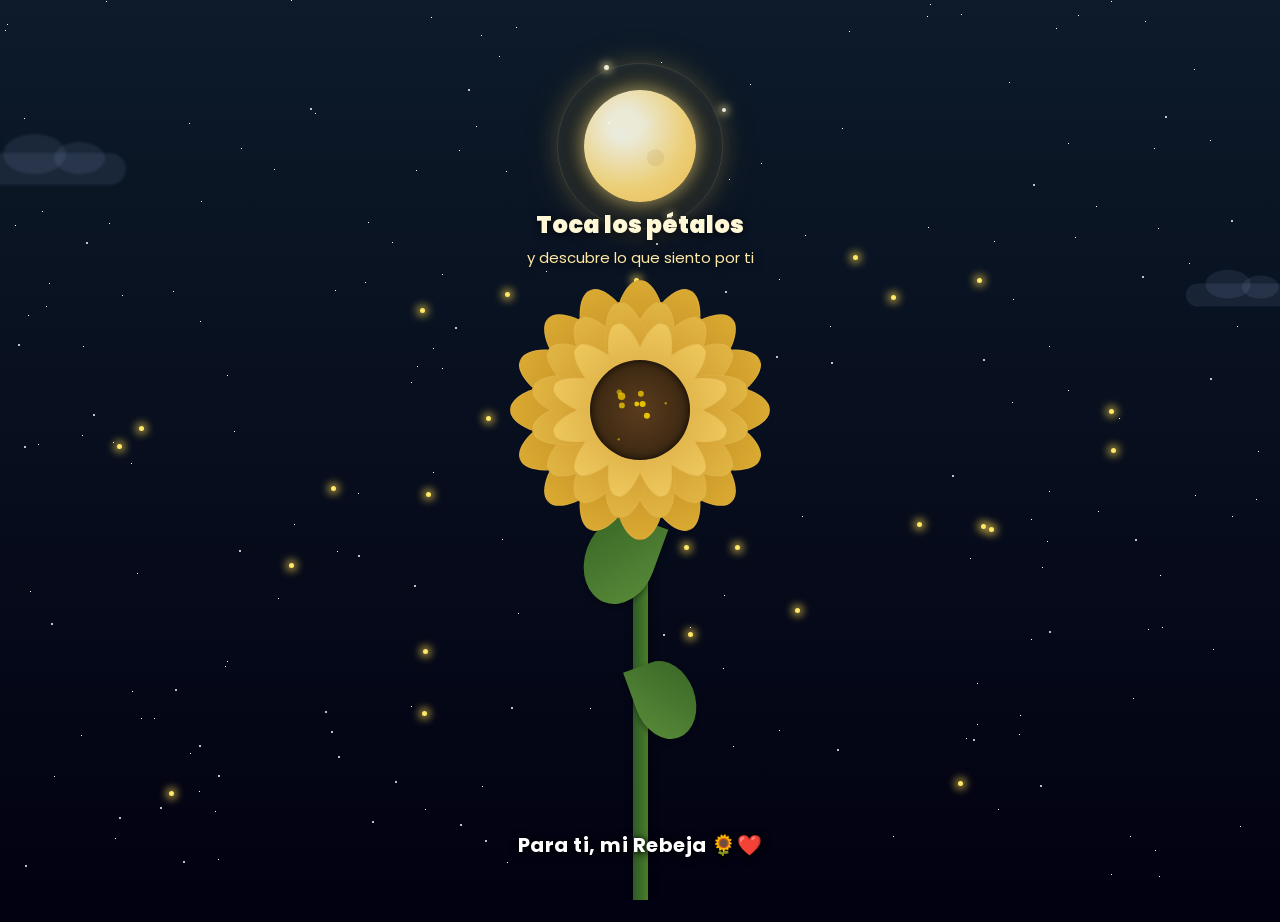
==== docs/index.html @ 8b1b3fd2 "Initial commit" ====
<!DOCTYPE html>
<html lang="es">
<head>
  <meta charset="UTF-8">
  <meta name="viewport" content="width=device-width, initial-scale=1.0">
  <meta name="color-scheme" content="dark">
  <title>🌻 Para mi Sol 🌻</title>
  
  <!-- Favicon -->
  <link rel="icon" type="image/png" href="favicon.png">
  
  <!-- Google Fonts: Poppins (Muy legible y moderna) -->
  <link rel="preconnect" href="https://fonts.googleapis.com">
  <link rel="preconnect" href="https://fonts.gstatic.com" crossorigin>
  <link href="https://fonts.googleapis.com/css2?family=Poppins:wght@400;700;900&display=swap" rel="stylesheet">
  
  <link rel="stylesheet" href="style.css">
</head>
<body class="night-mode">

  <!-- Fondo de estrellas -->
  <div id="stars"></div>
  <div id="stars-big"></div>
  <div class="moon" aria-hidden="true">
    <span class="moon-sparkle sparkle-one"></span>
    <span class="moon-sparkle sparkle-two"></span>
    <span class="moon-sparkle sparkle-three"></span>
  </div>
  <div class="cloud cloud-left" aria-hidden="true"></div>
  <div class="cloud cloud-right" aria-hidden="true"></div>
  <div class="cloud cloud-center" aria-hidden="true"></div>
  <div id="fireflies" aria-hidden="true"></div>

  <!-- Guía inicial para la interacción -->
  <div class="welcome-message">
    <span>Toca los pétalos</span>
    <small>y descubre lo que siento por ti</small>
  </div>

  <!-- Contenedor principal del girasol -->
  <div class="sunflower-container">
    <div class="head">
      <div class="center">
        <canvas id="particle-canvas"></canvas>
      </div>
    </div>
    <div class="stem"></div>
    <div class="leaf leaf-1"></div>
    <div class="leaf leaf-2"></div>
  </div>

  <!-- Dedicatoria -->
  <div class="dedication">Para ti, mi Rebeja 🌻❤️</div>

  <!-- Mensaje final -->
  <div id="final-message">Te amo con todo mi corazón 💖</div>

  <!-- Botón para renacer -->
  <button id="reset-button" class="reset-btn">🌱 Florecer de Nuevo</button>

  <!-- Audio de fondo -->
  <audio id="bg-music" loop hidden>
    <source src="ambiente.mp3" type="audio/mpeg">
    Tu navegador no soporta audio HTML5.
  </audio>

  <script src="script.js"></script>
  
  <script>
    // Activar audio al primer toque/click
    const startAudio = () => {
      const music = document.getElementById('bg-music');
      music.volume = 0.3;
      music.play().catch(() => {});
      document.removeEventListener('click', startAudio);
      document.removeEventListener('touchstart', startAudio);
    };
    
    document.addEventListener('click', startAudio);
    document.addEventListener('touchstart', startAudio);
  </script>

</body>
</html>
---- docs/style.css ----
/* ============================================
   ESTILOS GLOBALES
   ============================================ */
* {
  box-sizing: border-box;
  margin: 0;
  padding: 0;
}
html, body {
  width: 100%;
  height: 100%;
  min-height: 100dvh;
  overflow: hidden;
  background-color: #020111;
}
body {
  display: flex;
  justify-content: center;
  align-items: flex-end; /* Alinea al fondo */
  background: linear-gradient(to top, #020111 0%, #0d1b2a 100%) !important;
  font-family: 'Poppins', sans-serif;
  position: relative;
  isolation: isolate;
}

/* ============================================
   CAMPO DE ESTRELLAS (generado por JS)
   ============================================ */
#stars {
  position: fixed;
  top: 0;
  left: 0;
  width: 1px;
  height: 1px;
  background: transparent;
  z-index: 1;
  pointer-events: none;
  animation: twinkle 3s infinite alternate;
}
#stars-big {
  position: fixed;
  top: 0;
  left: 0;
  width: 2px;
  height: 2px;
  border-radius: 50%;
  background: transparent;
  z-index: 1;
  pointer-events: none;
  animation: twinkle 4s infinite alternate-reverse;
}
.moon {
  position: fixed;
  top: clamp(54px, 10vh, 100px);
  left: 50%;
  width: clamp(76px, 22vw, 112px);
  aspect-ratio: 1;
  transform: translateX(-50%);
  border-radius: 50%;
  background: radial-gradient(circle at 36% 32%, #fffde7 0 15%, #ffe082 58%, #ffca55 100%);
  box-shadow: 0 0 22px rgba(255, 224, 130, 0.72), 0 0 72px rgba(255, 193, 7, 0.3);
  opacity: 0.92;
  z-index: 2;
  pointer-events: none;
  animation: moonGlow 5.5s ease-in-out infinite alternate;
}
.moon::before {
  content: '';
  position: absolute;
  inset: -24%;
  border: 1px solid rgba(255, 232, 154, 0.18);
  border-radius: 50%;
  box-shadow: 0 0 22px rgba(255, 221, 112, 0.2), inset 0 0 18px rgba(255, 244, 188, 0.12);
  animation: moonHalo 5.5s ease-in-out infinite alternate;
}
.moon::after {
  content: '';
  position: absolute;
  inset: 15%;
  border-radius: 50%;
  background: radial-gradient(circle at 25% 35%, rgba(255,255,255,.3) 0 8%, transparent 9%),
              radial-gradient(circle at 70% 65%, rgba(190, 140, 45, .16) 0 11%, transparent 12%),
              radial-gradient(circle at 60% 22%, rgba(255,255,255,.16) 0 5%, transparent 6%);
  opacity: .85;
  animation: moonSurface 7s ease-in-out infinite alternate;
}
@keyframes moonGlow {
  from { opacity: 0.78; transform: translateX(-50%) translateY(1px) scale(0.97) rotate(-1deg); }
  to { opacity: 1; transform: translateX(-50%) translateY(-9px) scale(1.04) rotate(1deg); }
}
@keyframes moonHalo {
  from { opacity: .45; transform: scale(.96); }
  to { opacity: 1; transform: scale(1.04); }
}
@keyframes moonSurface {
  from { opacity: .68; transform: translateX(-2px) rotate(-2deg); }
  to { opacity: .94; transform: translateX(2px) rotate(2deg); }
}
.moon-sparkle {
  position: absolute;
  width: 5px;
  height: 5px;
  border-radius: 50%;
  background: #fffde7;
  box-shadow: 0 0 8px 2px rgba(255, 239, 157, .85);
  animation: sparklePulse 2.4s ease-in-out infinite alternate;
}
.sparkle-one { top: -22%; left: 18%; animation-delay: -.4s; }
.sparkle-two { top: 16%; right: -27%; width: 4px; height: 4px; animation-delay: -1.3s; }
.sparkle-three { bottom: -14%; left: 76%; width: 3px; height: 3px; animation-delay: -.8s; }
@keyframes sparklePulse {
  from { opacity: .25; transform: scale(.65) rotate(0deg); }
  to { opacity: 1; transform: scale(1.35) rotate(45deg); }
}
.cloud {
  position: fixed;
  width: clamp(92px, 26vw, 150px);
  height: clamp(20px, 6vw, 32px);
  border-radius: 999px;
  background: rgba(131, 157, 190, 0.13);
  filter: blur(1px);
  z-index: 2;
  pointer-events: none;
  animation: cloudDrift 16s ease-in-out infinite alternate;
}
.cloud::before,
.cloud::after {
  content: '';
  position: absolute;
  bottom: 35%;
  border-radius: 50%;
  background: inherit;
}
.cloud::before { left: 18%; width: 42%; height: 125%; }
.cloud::after { right: 14%; width: 34%; height: 100%; }
.cloud-left { top: 17%; left: -24px; }
.cloud-right { top: 31%; right: -35px; transform: scale(.72); animation-delay: -7s; }
.cloud-center { top: 42%; left: 42%; transform: scale(.48); opacity: .45; animation-delay: -11s; }
@keyframes cloudDrift {
  from { margin-left: -8px; opacity: .35; }
  to { margin-left: 12px; opacity: .7; }
}
#fireflies {
  position: fixed;
  inset: 0;
  z-index: 3;
  pointer-events: none;
}
.firefly {
  position: absolute;
  width: 5px;
  height: 5px;
  border-radius: 50%;
  background: #ffe76a;
  box-shadow: 0 0 8px 3px rgba(255, 220, 80, .72);
  animation: fireflyFloat var(--fly-duration, 5s) ease-in-out infinite alternate;
  animation-delay: var(--fly-delay, 0s);
}
@keyframes fireflyFloat {
  from { opacity: .2; transform: translate3d(0, 8px, 0) scale(.7); }
  to { opacity: 1; transform: translate3d(var(--fly-x, 10px), -18px, 0) scale(1.2); }
}
@keyframes twinkle {
  from { opacity: 0.3; }
  to { opacity: 0.6; }
}

/* ============================================
   ESTRELLAS FUGACES
   ============================================ */
.shooting-star {
  position: fixed;
  top: -10px;
  width: 2px;
  height: 60px;
  background: linear-gradient(to bottom, white, transparent);
  z-index: 2;
  border-radius: 50%;
  animation: shootDown 1.1s linear forwards;
  pointer-events: none;
}
@keyframes shootDown {
  0%   { transform: translateY(0) translateX(0) rotate(20deg); opacity: 1; }
  100% { transform: translateY(100vh) translateX(120px) rotate(20deg); opacity: 0; }
}

/* ============================================
   GIRASOL ANCLADO ABAJO
   ============================================ */
.sunflower-container {
  position: absolute;
  bottom: -20px; /* Un poco metido abajo para que no flote */
  left: 50%;
  transform: translateX(-50%);
  display: flex;
  flex-direction: column;
  align-items: center;
  z-index: 5;
  animation: sway 8s ease-in-out infinite;
  transform-origin: bottom center;
}
@keyframes sway {
  0%, 100% { transform: translateX(-50%) rotate(1deg); }
  50% { transform: translateX(-50%) rotate(-1deg); }
}
.stem {
  width: 15px;
  height: 50vh; /* Tallo largo para que siempre llegue al fondo */
  min-height: 300px;
  background: linear-gradient(to right, #2d5a27, #4a7d29);
  border-radius: 10px 10px 0 0;
  box-shadow: 2px 0 10px rgba(0,0,0,0.5);
}
.leaf {
  position: absolute;
  background: linear-gradient(to bottom right, #386626, #5a8c39);
  border-radius: 50% 0 50% 50%;
  box-shadow: 2px 2px 5px rgba(0,0,0,0.3);
}
.leaf.leaf-1 {
  width: 70px;
  height: 90px;
  bottom: 35vh;
  left: 55px;
  transform: rotate(20deg);
}
.leaf.leaf-2 {
  width: 60px;
  height: 80px;
  bottom: 20vh;
  right: 55px;
  transform: rotate(-20deg) scaleX(-1);
}
.head {
  width: 220px;
  height: 220px;
  position: relative;
  margin-bottom: -50px; /* Conecta con el tallo */
  z-index: 10;
}
.center {
  width: 100px;
  height: 100px;
  background: radial-gradient(circle, #5a3c1d 0%, #30200e 100%);
  border-radius: 50%;
  position: absolute;
  top: 50%;
  left: 50%;
  transform: translate(-50%, -50%);
  z-index: 20;
  box-shadow: inset 0 0 8px rgba(0, 0, 0, 0.82);
}

/* ============================================
   PÉTALOS
   ============================================ */
.petal {
  position: absolute;
  left: 50%;
  top: 50%;
  transform-origin: bottom center;
  border: 1px solid rgba(227, 183, 80, 0.45);
}
.petal-back {
  width: 55px;
  height: 130px;
  background: linear-gradient(to bottom, #d9aa32, #b87918);
  z-index: 11;
  border-radius: 50% 50% 0 0;
}
.petal-middle {
  width: 45px;
  height: 110px;
  background: linear-gradient(to bottom, #e0b543, #c58a20);
  z-index: 12;
  border-radius: 50% 50% 0 0;
}
.petal-front {
  width: 35px;
  height: 90px;
  background: linear-gradient(to bottom, #edc75c, #d5a33b);
  z-index: 13;
  border-radius: 50% 50% 0 0;
}
.petal.clickable {
  cursor: pointer;
  touch-action: manipulation;
}
.petal.falling {
  animation: fallAndFade 2s ease-in forwards;
  pointer-events: none;
}
@keyframes fallAndFade {
  to {
    transform: translateY(100vh) rotate(180deg);
    opacity: 0;
  }
}

/* ============================================
   TEXTOS Y DEDICATORIA (LEGIBILIDAD MÁXIMA)
   ============================================ */
.dedication {
  position: fixed;
  bottom: 40px;
  left: 0;
  width: 100%;
  text-align: center;
  font-family: 'Poppins', sans-serif;
  font-size: 20px;
  font-weight: 700;
  color: #ffffff;
  text-shadow: 0 2px 10px rgba(0,0,0,0.9), 0 0 5px rgba(0,0,0,0.8);
  z-index: 30;
  padding: 0 20px;
  letter-spacing: 0.5px;
}
.welcome-message {
  position: fixed;
  top: clamp(172px, 23vh, 230px);
  left: 50%;
  width: min(88vw, 360px);
  transform: translateX(-50%);
  color: #fff8d6;
  text-align: center;
  text-shadow: 0 2px 10px rgba(0,0,0,.8);
  z-index: 30;
  pointer-events: none;
  animation: welcomeBreath 4s ease-in-out infinite;
}
.welcome-message.is-hidden {
  animation: none;
  opacity: 0;
  visibility: hidden;
  transform: translateX(-50%) translateY(-12px);
  transition: opacity 0.45s ease, transform 0.45s ease, visibility 0s linear 0.45s;
  pointer-events: none;
}
.welcome-message span,
.welcome-message small {
  display: block;
}
.welcome-message span {
  font-size: clamp(18px, 5vw, 24px);
  font-weight: 900;
}
.welcome-message small {
  margin-top: 4px;
  font-size: clamp(12px, 3.4vw, 15px);
  font-weight: 400;
  color: #ffe9a6;
}
@keyframes welcomeBreath {
  0%, 100% { opacity: .78; transform: translateX(-50%) translateY(0); }
  50% { opacity: 1; transform: translateX(-50%) translateY(-4px); }
}
.floating-phrase {
  position: absolute;
  font-family: 'Poppins', sans-serif;
  font-size: 18px;
  font-weight: 700;
  color: #ffd54f;
  text-shadow: 2px 2px 5px rgba(0,0,0,1);
  pointer-events: none;
  animation: floatUp 2.5s ease-out forwards;
  z-index: 40;
}
@keyframes floatUp {
  to { transform: translate(-50%, -120px); opacity: 0; }
}
#final-message {
  position: fixed;
  top: 20%;
  left: 0;
  width: 100%;
  text-align: center;
  font-family: 'Poppins', sans-serif;
  font-size: 26px;
  font-weight: 900;
  color: #ff4081;
  text-shadow: 0 0 15px rgba(255,255,255,0.8), 2px 2px 5px rgba(0,0,0,1);
  display: none;
  z-index: 50;
  padding: 0 20px;
}
.reset-btn {
  position: fixed;
  bottom: 100px;
  left: 50%;
  transform: translateX(-50%);
  padding: 12px 24px;
  background: #ff4081;
  color: white;
  border: none;
  border-radius: 30px;
  font-family: 'Poppins', sans-serif;
  font-weight: 700;
  font-size: 14px;
  cursor: pointer;
  display: none;
  z-index: 60;
  box-shadow: 0 5px 15px rgba(0,0,0,0.3);
}

/* ============================================
   AJUSTES PARA MÓVILES
   ============================================ */
@media (max-width: 480px) {
  .sunflower-container {
    bottom: -10px;
    transform: translateX(-50%) scale(0.85);
  }
  .stem {
    height: 45vh;
  }
  .leaf.leaf-1 { bottom: 32vh; left: 45px; }
  .leaf.leaf-2 { bottom: 18vh; right: 45px; }
  .dedication {
    font-size: 18px;
    bottom: calc(24px + env(safe-area-inset-bottom));
  }
  #final-message {
    font-size: 22px;
  }
  .shooting-star {
    height: 45px;
  }
  .welcome-message {
    top: clamp(160px, 22vh, 205px);
  }
  .sunflower-container {
    bottom: calc(-10px - env(safe-area-inset-bottom));
  }
  .reset-btn {
    bottom: calc(86px + env(safe-area-inset-bottom));
  }
}

#particle-canvas {
  position: absolute;
  top: 0;
  left: 0;
  width: 100%;
  height: 100%;
  pointer-events: none;
}
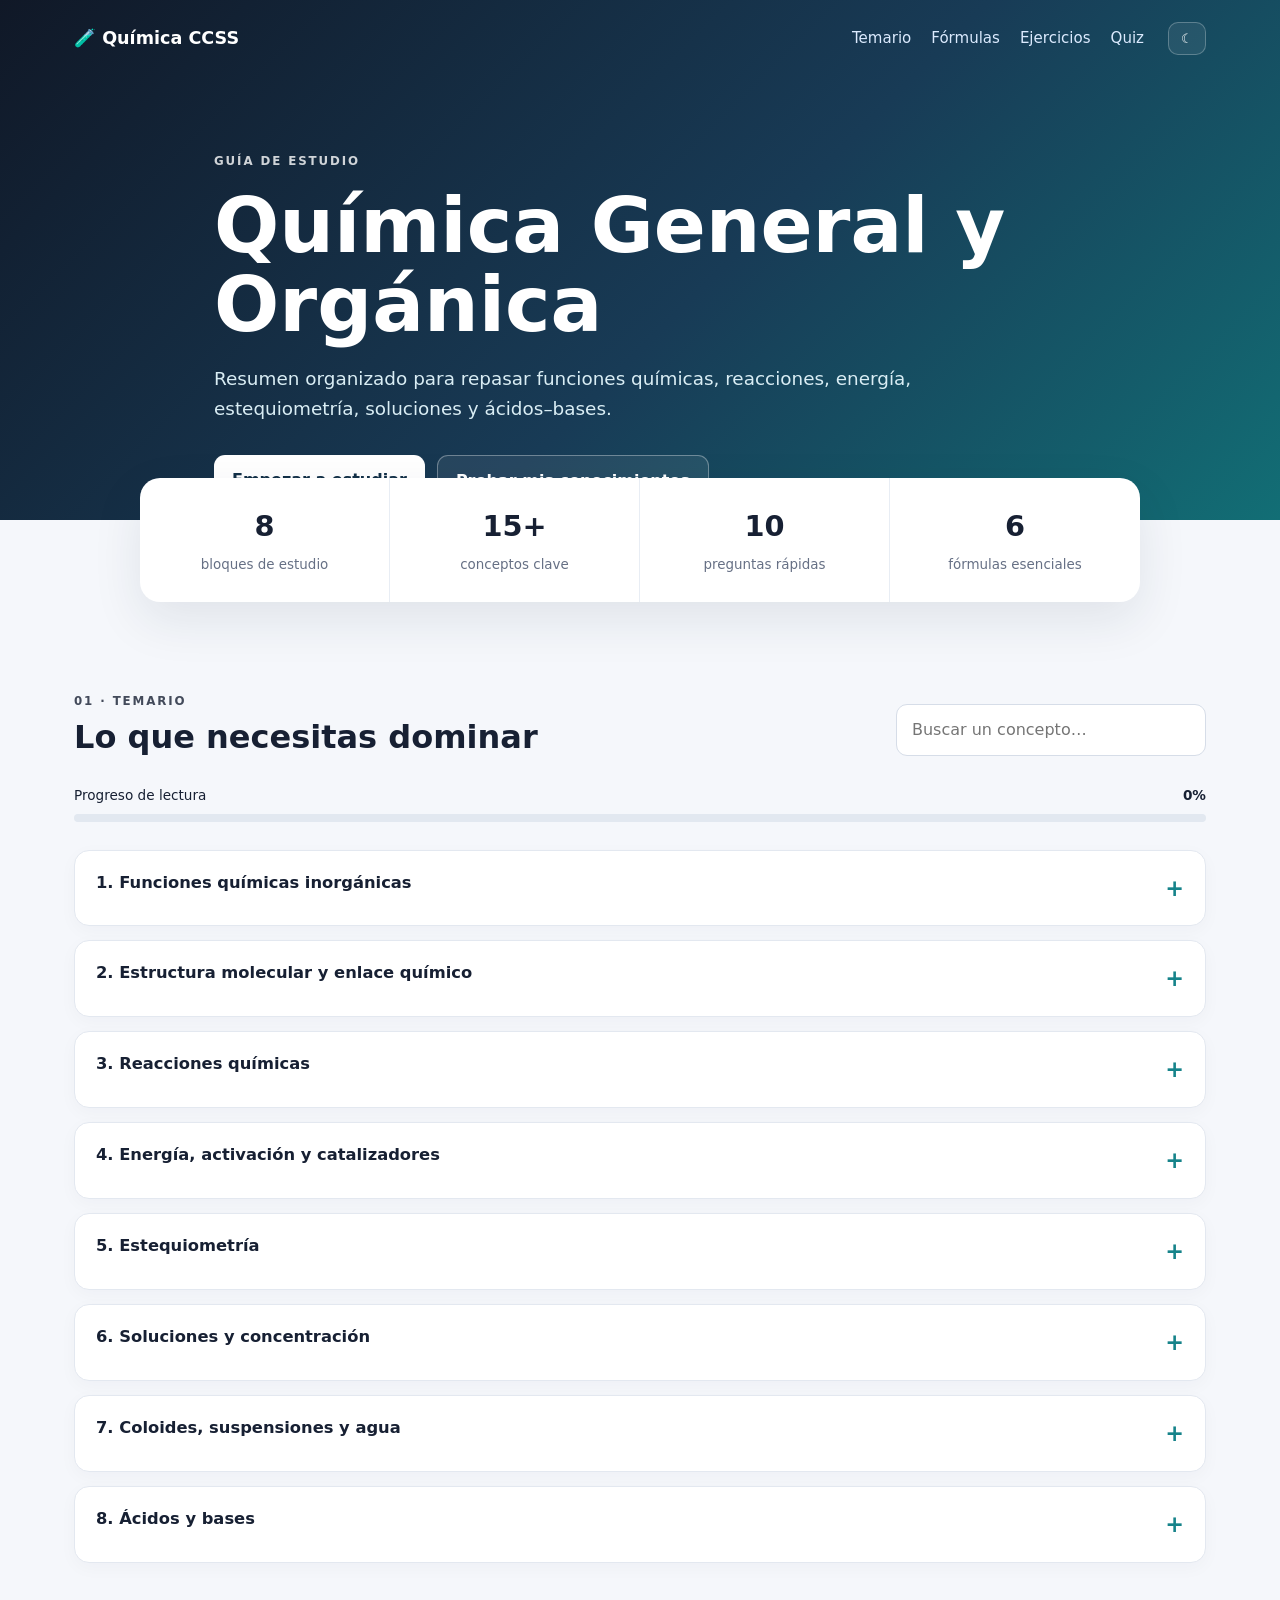
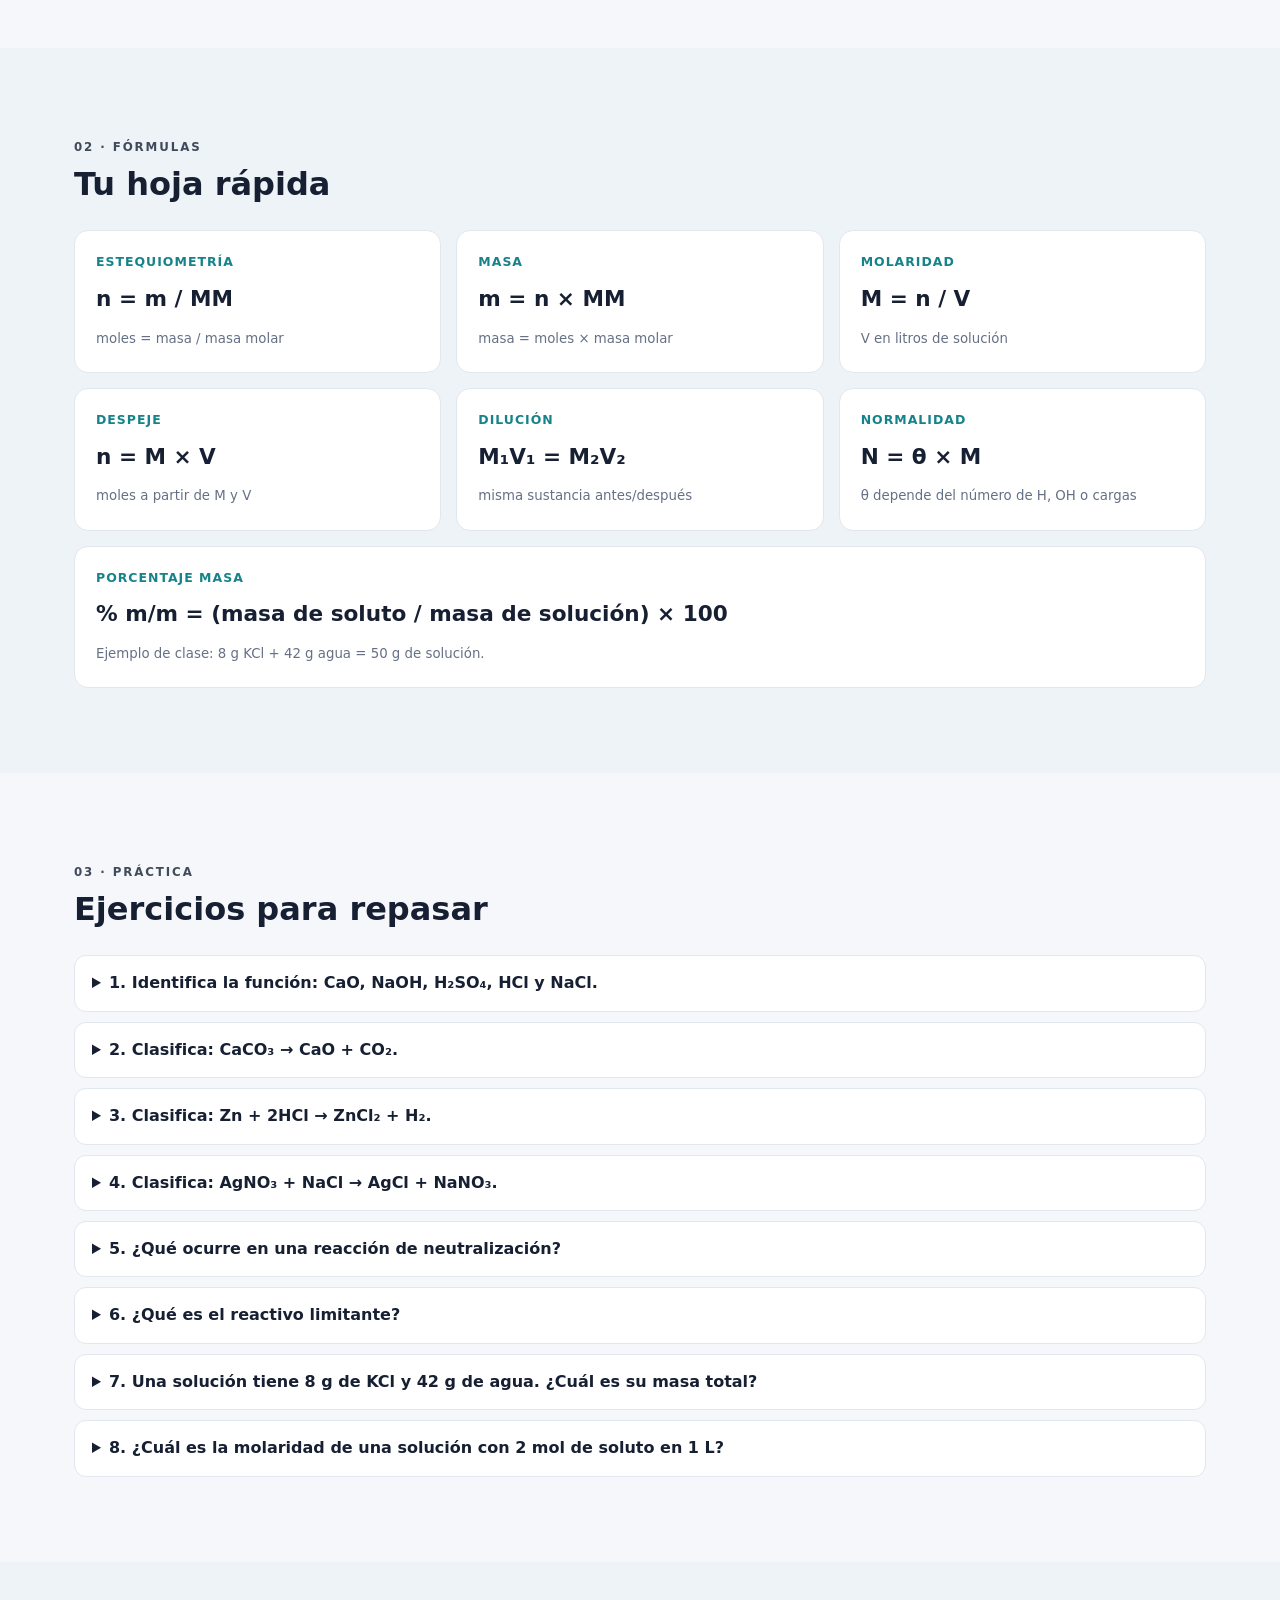
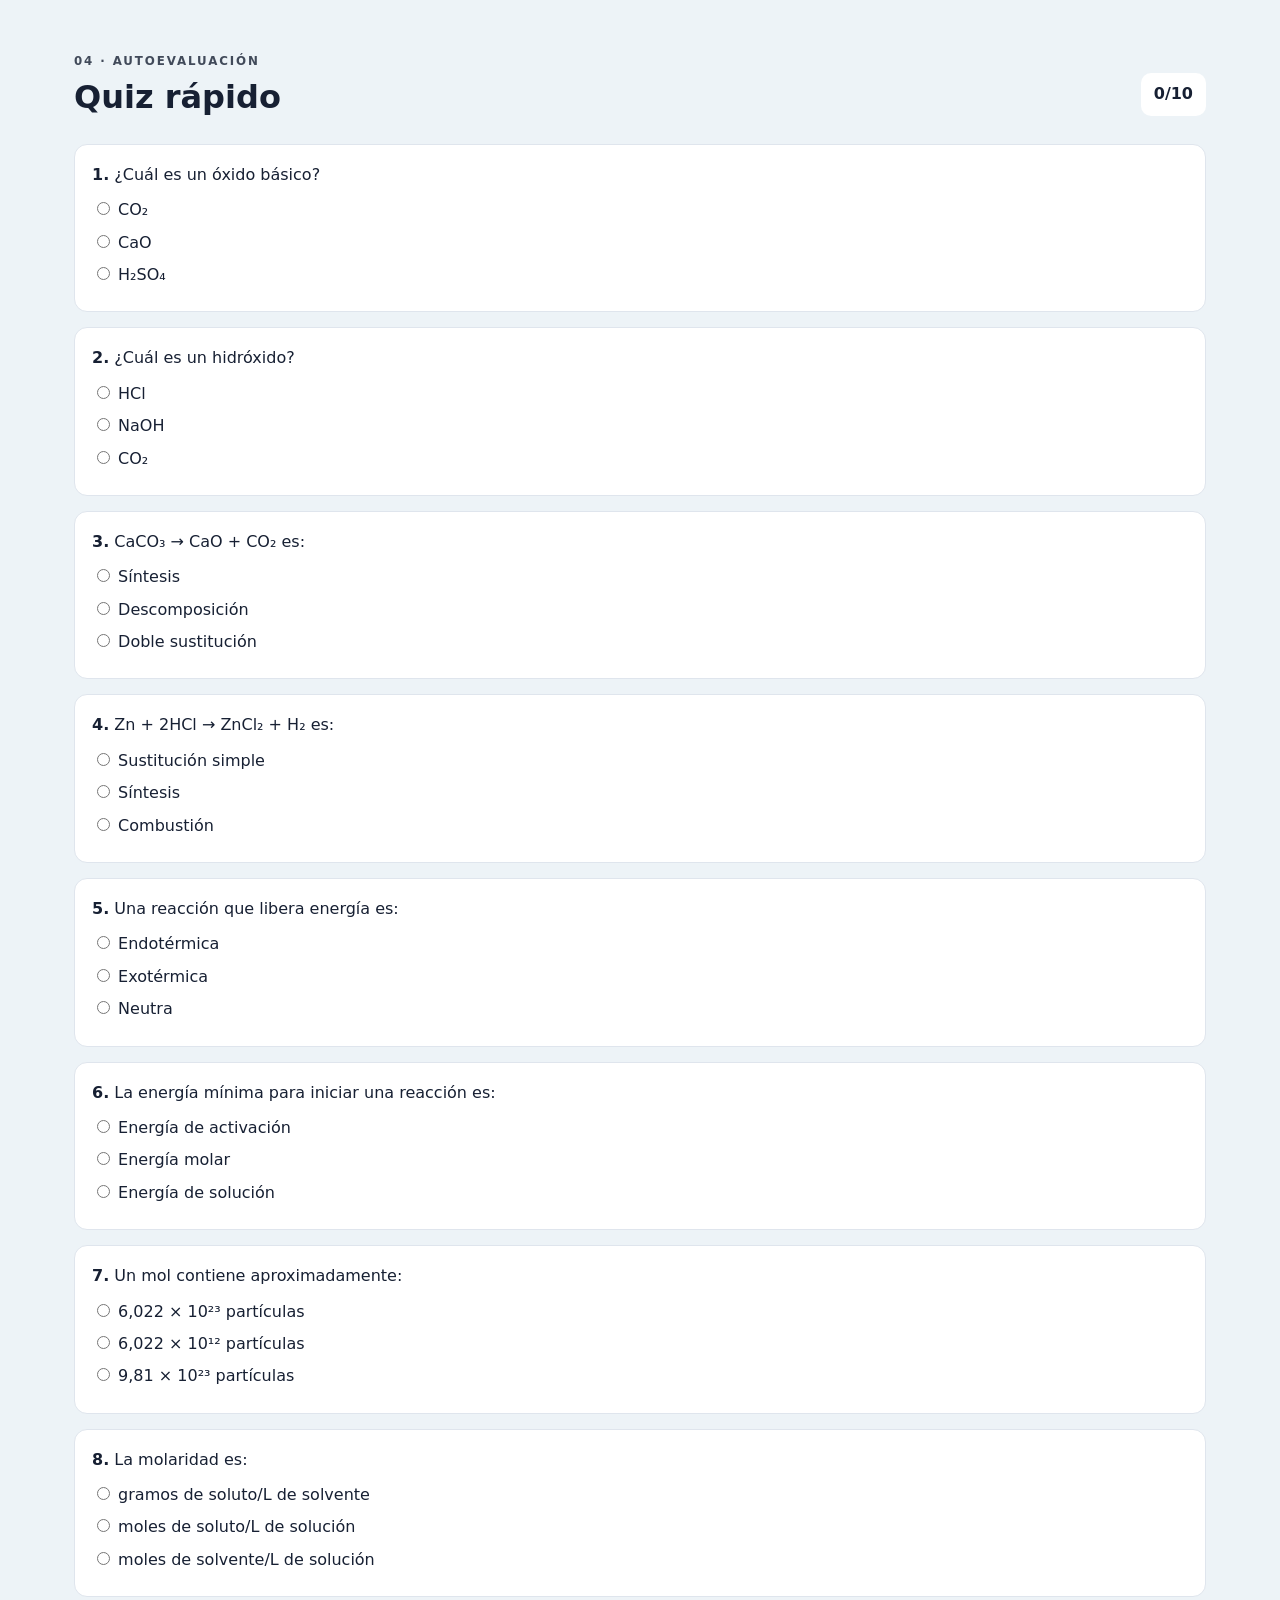
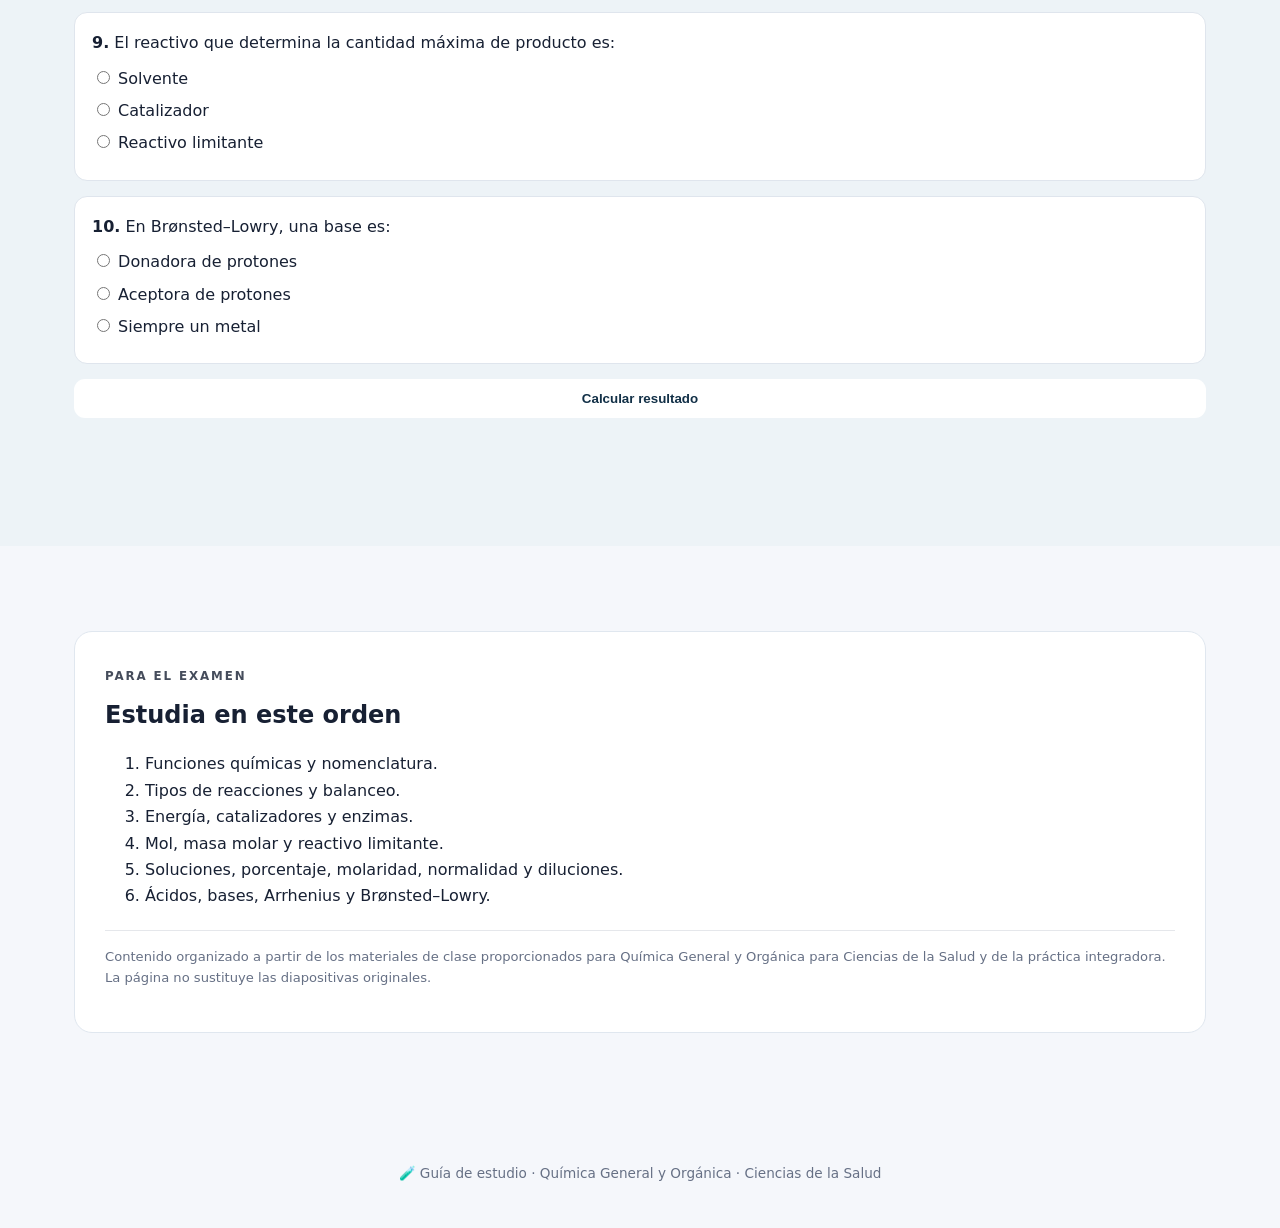
==== commit 7e12d2c1: "Add files via upload" ====
--- a/docs/index.html
+++ b/docs/index.html
@@ -1,84 +1,251 @@
-<!DOCTYPE html>
-<html lang="es">
-<head>
-  <meta charset="UTF-8">
-  <meta name="viewport" content="width=device-width, initial-scale=1.0">
-  <meta name="color-scheme" content="dark">
-  <title>🌻 Para mi Sol 🌻</title>
-  
-  <!-- Favicon -->
-  <link rel="icon" type="image/png" href="favicon.png">
-  
-  <!-- Google Fonts: Poppins (Muy legible y moderna) -->
-  <link rel="preconnect" href="https://fonts.googleapis.com">
-  <link rel="preconnect" href="https://fonts.gstatic.com" crossorigin>
-  <link href="https://fonts.googleapis.com/css2?family=Poppins:wght@400;700;900&display=swap" rel="stylesheet">
-  
-  <link rel="stylesheet" href="style.css">
-</head>
-<body class="night-mode">
-
-  <!-- Fondo de estrellas -->
-  <div id="stars"></div>
-  <div id="stars-big"></div>
-  <div class="moon" aria-hidden="true">
-    <span class="moon-sparkle sparkle-one"></span>
-    <span class="moon-sparkle sparkle-two"></span>
-    <span class="moon-sparkle sparkle-three"></span>
-  </div>
-  <div class="cloud cloud-left" aria-hidden="true"></div>
-  <div class="cloud cloud-right" aria-hidden="true"></div>
-  <div class="cloud cloud-center" aria-hidden="true"></div>
-  <div id="fireflies" aria-hidden="true"></div>
-
-  <!-- Guía inicial para la interacción -->
-  <div class="welcome-message">
-    <span>Toca los pétalos</span>
-    <small>y descubre lo que siento por ti</small>
-  </div>
-
-  <!-- Contenedor principal del girasol -->
-  <div class="sunflower-container">
-    <div class="head">
-      <div class="center">
-        <canvas id="particle-canvas"></canvas>
-      </div>
-    </div>
-    <div class="stem"></div>
-    <div class="leaf leaf-1"></div>
-    <div class="leaf leaf-2"></div>
-  </div>
-
-  <!-- Dedicatoria -->
-  <div class="dedication">Para ti, mi Rebeja 🌻❤️</div>
-
-  <!-- Mensaje final -->
-  <div id="final-message">Te amo con todo mi corazón 💖</div>
-
-  <!-- Botón para renacer -->
-  <button id="reset-button" class="reset-btn">🌱 Florecer de Nuevo</button>
-
-  <!-- Audio de fondo -->
-  <audio id="bg-music" loop hidden>
-    <source src="ambiente.mp3" type="audio/mpeg">
-    Tu navegador no soporta audio HTML5.
-  </audio>
-
-  <script src="script.js"></script>
-  
-  <script>
-    // Activar audio al primer toque/click
-    const startAudio = () => {
-      const music = document.getElementById('bg-music');
-      music.volume = 0.3;
-      music.play().catch(() => {});
-      document.removeEventListener('click', startAudio);
-      document.removeEventListener('touchstart', startAudio);
-    };
-    
-    document.addEventListener('click', startAudio);
-    document.addEventListener('touchstart', startAudio);
-  </script>
-
-</body>
-</html>
+<!DOCTYPE html>
+<html lang="es">
+<head>
+  <meta charset="UTF-8">
+  <meta name="viewport" content="width=device-width, initial-scale=1.0">
+  <title>Guía de Estudio — Química General y Orgánica</title>
+  <meta name="description" content="Guía de estudio de Química General y Orgánica para Ciencias de la Salud.">
+  <link rel="stylesheet" href="style.css">
+</head>
+<body>
+<header class="hero">
+  <nav class="nav">
+    <a class="brand" href="#inicio">🧪 Química CCSS</a>
+    <div class="nav-links">
+      <a href="#temario">Temario</a>
+      <a href="#formulas">Fórmulas</a>
+      <a href="#ejercicios">Ejercicios</a>
+      <a href="#quiz">Quiz</a>
+    </div>
+    <button id="themeBtn" class="icon-btn" aria-label="Cambiar tema">☾</button>
+  </nav>
+  <div class="hero-content" id="inicio">
+    <span class="eyebrow">GUÍA DE ESTUDIO</span>
+    <h1>Química General y Orgánica</h1>
+    <p>Resumen organizado para repasar funciones químicas, reacciones, energía, estequiometría, soluciones y ácidos–bases.</p>
+    <div class="hero-actions">
+      <a class="btn primary" href="#temario">Empezar a estudiar</a>
+      <a class="btn ghost" href="#quiz">Probar mis conocimientos</a>
+    </div>
+  </div>
+</header>
+
+<main>
+  <section class="stats">
+    <div><strong>8</strong><span>bloques de estudio</span></div>
+    <div><strong>15+</strong><span>conceptos clave</span></div>
+    <div><strong>10</strong><span>preguntas rápidas</span></div>
+    <div><strong>6</strong><span>fórmulas esenciales</span></div>
+  </section>
+
+  <section class="section" id="temario">
+    <div class="section-heading">
+      <div>
+        <span class="eyebrow">01 · TEMARIO</span>
+        <h2>Lo que necesitas dominar</h2>
+      </div>
+      <input id="search" class="search" type="search" placeholder="Buscar un concepto…">
+    </div>
+
+    <div class="progress-wrap">
+      <div class="progress-label"><span>Progreso de lectura</span><strong id="progressText">0%</strong></div>
+      <div class="progress"><div id="progressBar"></div></div>
+    </div>
+
+    <div class="topic-grid" id="topicGrid">
+
+      <article class="topic" data-keywords="funciones químicas inorgánicas óxido hidróxido ácido sal nomenclatura stock iupac tradicional">
+        <button class="topic-title">1. Funciones químicas inorgánicas <span>+</span></button>
+        <div class="topic-body">
+          <p>Las principales funciones trabajadas son <strong>óxido, hidróxido, ácido y sal</strong>.</p>
+          <div class="mini-grid">
+            <div><b>Óxido</b><br>Compuesto formado por oxígeno y otro elemento. Ej.: CaO, CO₂.</div>
+            <div><b>Hidróxido</b><br>Compuesto formado por un metal unido al grupo OH⁻. Ej.: NaOH.</div>
+            <div><b>Ácido</b><br>Se estudian ácidos hidrácidos y oxácidos. Ej.: HCl, H₂SO₄.</div>
+            <div><b>Sal</b><br>Ej.: NaCl, Na₂CO₃.</div>
+          </div>
+          <h4>Nomenclaturas</h4>
+          <ul>
+            <li><strong>Stock:</strong> usa el número de oxidación cuando corresponde. Ej.: Fe₂O₃ → óxido de hierro (III).</li>
+            <li><strong>IUPAC/sistemática:</strong> emplea prefijos como mono-, di-, tri-, penta-, etc. Ej.: Cl₂O₅ → pentaóxido de dicloro.</li>
+            <li><strong>Tradicional:</strong> usa las formas históricas de denominación de los compuestos.</li>
+          </ul>
+          <div class="example"><b>Ejemplos para memorizar:</b> CuO → óxido de cobre (II) · Fe₂O₃ → óxido de hierro (III) · Al₂O₃ → óxido de aluminio (III).</div>
+        </div>
+      </article>
+
+      <article class="topic" data-keywords="estructura molecular enlace químico iónico covalente metálico">
+        <button class="topic-title">2. Estructura molecular y enlace químico <span>+</span></button>
+        <div class="topic-body">
+          <p>El enlace químico explica cómo se unen los átomos para formar sustancias.</p>
+          <div class="mini-grid">
+            <div><b>Iónico</b><br>Asociado a transferencia de electrones y formación de iones.</div>
+            <div><b>Covalente</b><br>Asociado a compartición de electrones.</div>
+            <div><b>Metálico</b><br>Característico de los metales.</div>
+          </div>
+          <p class="tip">Relaciona el tipo de enlace con propiedades como conductividad, solubilidad y volatilidad cuando el material de clase lo solicite.</p>
+        </div>
+      </article>
+
+      <article class="topic" data-keywords="reacciones químicas formulaciones lavoisier síntesis descomposición sustitución combustión neutralización">
+        <button class="topic-title">3. Reacciones químicas <span>+</span></button>
+        <div class="topic-body">
+          <p>Una reacción representa la transformación de <strong>reactivos en productos</strong>. El balanceo debe respetar la conservación de los átomos.</p>
+          <div class="reaction-list">
+            <div><span>Síntesis</span><code>A + B → AB</code></div>
+            <div><span>Descomposición</span><code>AB → A + B</code></div>
+            <div><span>Sustitución simple</span><code>A + BC → AC + B</code></div>
+            <div><span>Doble sustitución</span><code>AB + CD → AD + CB</code></div>
+            <div><span>Combustión</span><code>Hidrocarburo + O₂ → CO₂ + H₂O</code></div>
+          </div>
+          <div class="example"><b>Ejemplos:</b> CaCO₃ → CaO + CO₂ = descomposición · Zn + 2HCl → ZnCl₂ + H₂ = sustitución simple · AgNO₃ + NaCl → AgCl + NaNO₃ = doble sustitución.</div>
+          <p><strong>Neutralización:</strong> reacción entre un ácido y una base que produce sal y agua.</p>
+        </div>
+      </article>
+
+      <article class="topic" data-keywords="energía exotérmica endotérmica energía activación catalizador enzimas sitio activo sustrato">
+        <button class="topic-title">4. Energía, activación y catalizadores <span>+</span></button>
+        <div class="topic-body">
+          <div class="compare">
+            <div><b>Exotérmica</b><p>Libera energía hacia el ambiente.</p></div>
+            <div><b>Endotérmica</b><p>Absorbe energía del ambiente.</p></div>
+          </div>
+          <p><strong>Energía de activación:</strong> energía mínima necesaria para que ocurra una reacción.</p>
+          <p><strong>Catalizadores:</strong> intervienen en las reacciones y permiten disminuir la energía de activación sin consumirse permanentemente.</p>
+          <p><strong>Enzimas:</strong> principalmente proteínas con función catalítica. El <strong>sustrato</strong> es la sustancia sobre la que actúa la enzima y el <strong>sitio activo</strong> es la región donde se une el sustrato.</p>
+        </div>
+      </article>
+
+      <article class="topic" data-keywords="estequiometría mol masa molar reactivo limitante proporciones">
+        <button class="topic-title">5. Estequiometría <span>+</span></button>
+        <div class="topic-body">
+          <p>La estequiometría permite relacionar cantidades de reactivos y productos a partir de una ecuación química balanceada.</p>
+          <ul>
+            <li><strong>1 mol</strong> contiene aproximadamente <strong>6,022 × 10²³ partículas</strong>.</li>
+            <li><strong>Masa molar:</strong> masa correspondiente a un mol de sustancia, expresada en g/mol.</li>
+            <li><strong>Reactivo limitante:</strong> determina la cantidad máxima de producto que puede formarse.</li>
+          </ul>
+          <div class="formula">n = m / MM</div>
+          <div class="formula">m = n × MM</div>
+          <p class="tip">Ruta de resolución: balancea → convierte a moles → usa la proporción de la ecuación → convierte a la unidad solicitada.</p>
+        </div>
+      </article>
+
+      <article class="topic" data-keywords="soluciones soluto solvente concentración porcentaje masa molaridad normalidad dilución">
+        <button class="topic-title">6. Soluciones y concentración <span>+</span></button>
+        <div class="topic-body">
+          <p>Una solución está formada por <strong>soluto y solvente</strong>. Generalmente, el solvente es el componente presente en mayor proporción.</p>
+          <h4>Unidades importantes</h4>
+          <div class="formula">% m/m = (masa de soluto / masa de solución) × 100</div>
+          <div class="formula">% v/v = (volumen de soluto / volumen de solución) × 100</div>
+          <div class="formula">% m/v = (masa de soluto / volumen de solución) × 100</div>
+          <div class="formula">M = moles de soluto / litros de solución</div>
+          <div class="formula">N = θ × M</div>
+          <p><strong>Dilución:</strong> cuando corresponde a una dilución de la misma sustancia se utiliza <code>M₁V₁ = M₂V₂</code>.</p>
+        </div>
+      </article>
+
+      <article class="topic" data-keywords="coloides suspensiones agua autoionización enlaces hidrógeno">
+        <button class="topic-title">7. Coloides, suspensiones y agua <span>+</span></button>
+        <div class="topic-body">
+          <p>Se estudia el comportamiento de <strong>soluciones, coloides y suspensiones</strong> en agua y sus diferencias.</p>
+          <p>El agua puede establecer <strong>puentes de hidrógeno</strong> entre sus moléculas. En la autoionización del agua se consideran variaciones de H⁺ y OH⁻.</p>
+          <div class="example">Si aumenta H⁺, el medio se desplaza hacia mayor acidez. Si disminuye H⁺ y aumenta OH⁻, se desplaza hacia mayor basicidad.</div>
+          <p>El agua puede participar en reacciones ácido–base y presenta comportamiento anfótero.</p>
+        </div>
+      </article>
+
+      <article class="topic" data-keywords="ácidos bases arrhenius bronsted lowry ph neutralización">
+        <button class="topic-title">8. Ácidos y bases <span>+</span></button>
+        <div class="topic-body">
+          <h4>Arrhenius</h4>
+          <p>La sesión aborda la teoría de Arrhenius para explicar ácidos y bases en solución acuosa.</p>
+          <h4>Brønsted–Lowry</h4>
+          <p>Permite interpretar las reacciones ácido–base mediante la transferencia de protones.</p>
+          <div class="compare">
+            <div><b>Ácido</b><p>Donador de protones en el modelo de Brønsted–Lowry.</p></div>
+            <div><b>Base</b><p>Aceptor de protones en el modelo de Brønsted–Lowry.</p></div>
+          </div>
+          <p><strong>pH:</strong> se relaciona con la concentración de H⁺ y permite caracterizar la acidez o basicidad del medio.</p>
+        </div>
+      </article>
+
+    </div>
+  </section>
+
+  <section class="section alt" id="formulas">
+    <div class="section-heading">
+      <div><span class="eyebrow">02 · FÓRMULAS</span><h2>Tu hoja rápida</h2></div>
+    </div>
+    <div class="formula-grid">
+      <div class="formula-card"><span>Estequiometría</span><strong>n = m / MM</strong><small>moles = masa / masa molar</small></div>
+      <div class="formula-card"><span>Masa</span><strong>m = n × MM</strong><small>masa = moles × masa molar</small></div>
+      <div class="formula-card"><span>Molaridad</span><strong>M = n / V</strong><small>V en litros de solución</small></div>
+      <div class="formula-card"><span>Despeje</span><strong>n = M × V</strong><small>moles a partir de M y V</small></div>
+      <div class="formula-card"><span>Dilución</span><strong>M₁V₁ = M₂V₂</strong><small>misma sustancia antes/después</small></div>
+      <div class="formula-card"><span>Normalidad</span><strong>N = θ × M</strong><small>θ depende del número de H, OH o cargas</small></div>
+      <div class="formula-card wide"><span>Porcentaje masa</span><strong>% m/m = (masa de soluto / masa de solución) × 100</strong><small>Ejemplo de clase: 8 g KCl + 42 g agua = 50 g de solución.</small></div>
+    </div>
+  </section>
+
+  <section class="section" id="ejercicios">
+    <div class="section-heading">
+      <div><span class="eyebrow">03 · PRÁCTICA</span><h2>Ejercicios para repasar</h2></div>
+    </div>
+    <div class="exercise-list">
+      <details><summary>1. Identifica la función: CaO, NaOH, H₂SO₄, HCl y NaCl.</summary><p>CaO: óxido básico · NaOH: hidróxido · H₂SO₄: oxácido · HCl: ácido hidrácido · NaCl: sal.</p></details>
+      <details><summary>2. Clasifica: CaCO₃ → CaO + CO₂.</summary><p><strong>Descomposición</strong>, porque un compuesto forma productos más simples.</p></details>
+      <details><summary>3. Clasifica: Zn + 2HCl → ZnCl₂ + H₂.</summary><p><strong>Sustitución simple</strong>.</p></details>
+      <details><summary>4. Clasifica: AgNO₃ + NaCl → AgCl + NaNO₃.</summary><p><strong>Doble sustitución</strong>.</p></details>
+      <details><summary>5. ¿Qué ocurre en una reacción de neutralización?</summary><p>Un ácido reacciona con una base y se forman sal y agua.</p></details>
+      <details><summary>6. ¿Qué es el reactivo limitante?</summary><p>Es el reactivo que determina la cantidad máxima de producto que puede formarse.</p></details>
+      <details><summary>7. Una solución tiene 8 g de KCl y 42 g de agua. ¿Cuál es su masa total?</summary><p>50 g de solución.</p></details>
+      <details><summary>8. ¿Cuál es la molaridad de una solución con 2 mol de soluto en 1 L?</summary><p>M = n/V = 2/1 = <strong>2 M</strong>.</p></details>
+    </div>
+  </section>
+
+  <section class="section alt" id="quiz">
+    <div class="section-heading">
+      <div><span class="eyebrow">04 · AUTOEVALUACIÓN</span><h2>Quiz rápido</h2></div>
+      <span id="score" class="score">0/10</span>
+    </div>
+    <form id="quizForm" class="quiz">
+      <div class="question"><p><b>1.</b> ¿Cuál es un óxido básico?</p><label><input type="radio" name="q1" value="a"> CO₂</label><label><input type="radio" name="q1" value="b"> CaO</label><label><input type="radio" name="q1" value="c"> H₂SO₄</label></div>
+      <div class="question"><p><b>2.</b> ¿Cuál es un hidróxido?</p><label><input type="radio" name="q2" value="a"> HCl</label><label><input type="radio" name="q2" value="b"> NaOH</label><label><input type="radio" name="q2" value="c"> CO₂</label></div>
+      <div class="question"><p><b>3.</b> CaCO₃ → CaO + CO₂ es:</p><label><input type="radio" name="q3" value="a"> Síntesis</label><label><input type="radio" name="q3" value="b"> Descomposición</label><label><input type="radio" name="q3" value="c"> Doble sustitución</label></div>
+      <div class="question"><p><b>4.</b> Zn + 2HCl → ZnCl₂ + H₂ es:</p><label><input type="radio" name="q4" value="a"> Sustitución simple</label><label><input type="radio" name="q4" value="b"> Síntesis</label><label><input type="radio" name="q4" value="c"> Combustión</label></div>
+      <div class="question"><p><b>5.</b> Una reacción que libera energía es:</p><label><input type="radio" name="q5" value="a"> Endotérmica</label><label><input type="radio" name="q5" value="b"> Exotérmica</label><label><input type="radio" name="q5" value="c"> Neutra</label></div>
+      <div class="question"><p><b>6.</b> La energía mínima para iniciar una reacción es:</p><label><input type="radio" name="q6" value="a"> Energía de activación</label><label><input type="radio" name="q6" value="b"> Energía molar</label><label><input type="radio" name="q6" value="c"> Energía de solución</label></div>
+      <div class="question"><p><b>7.</b> Un mol contiene aproximadamente:</p><label><input type="radio" name="q7" value="a"> 6,022 × 10²³ partículas</label><label><input type="radio" name="q7" value="b"> 6,022 × 10¹² partículas</label><label><input type="radio" name="q7" value="c"> 9,81 × 10²³ partículas</label></div>
+      <div class="question"><p><b>8.</b> La molaridad es:</p><label><input type="radio" name="q8" value="a"> gramos de soluto/L de solvente</label><label><input type="radio" name="q8" value="b"> moles de soluto/L de solución</label><label><input type="radio" name="q8" value="c"> moles de solvente/L de solución</label></div>
+      <div class="question"><p><b>9.</b> El reactivo que determina la cantidad máxima de producto es:</p><label><input type="radio" name="q9" value="a"> Solvente</label><label><input type="radio" name="q9" value="b"> Catalizador</label><label><input type="radio" name="q9" value="c"> Reactivo limitante</label></div>
+      <div class="question"><p><b>10.</b> En Brønsted–Lowry, una base es:</p><label><input type="radio" name="q10" value="a"> Donadora de protones</label><label><input type="radio" name="q10" value="b"> Aceptora de protones</label><label><input type="radio" name="q10" value="c"> Siempre un metal</label></div>
+      <button type="button" class="btn primary" id="checkQuiz">Calcular resultado</button>
+      <div id="quizResult" class="quiz-result"></div>
+    </form>
+  </section>
+
+  <section class="section final-note">
+    <div class="note">
+      <span class="eyebrow">PARA EL EXAMEN</span>
+      <h2>Estudia en este orden</h2>
+      <ol>
+        <li>Funciones químicas y nomenclatura.</li>
+        <li>Tipos de reacciones y balanceo.</li>
+        <li>Energía, catalizadores y enzimas.</li>
+        <li>Mol, masa molar y reactivo limitante.</li>
+        <li>Soluciones, porcentaje, molaridad, normalidad y diluciones.</li>
+        <li>Ácidos, bases, Arrhenius y Brønsted–Lowry.</li>
+      </ol>
+      <p class="source-note">Contenido organizado a partir de los materiales de clase proporcionados para Química General y Orgánica para Ciencias de la Salud y de la práctica integradora. La página no sustituye las diapositivas originales.</p>
+    </div>
+  </section>
+</main>
+
+<footer>
+  <p>🧪 Guía de estudio · Química General y Orgánica · Ciencias de la Salud</p>
+</footer>
+
+<script src="script.js"></script>
+</body>
+</html>
--- a/docs/style.css
+++ b/docs/style.css
@@ -1,446 +1 @@
-/* ============================================
-   ESTILOS GLOBALES
-   ============================================ */
-* {
-  box-sizing: border-box;
-  margin: 0;
-  padding: 0;
-}
-html, body {
-  width: 100%;
-  height: 100%;
-  min-height: 100dvh;
-  overflow: hidden;
-  background-color: #020111;
-}
-body {
-  display: flex;
-  justify-content: center;
-  align-items: flex-end; /* Alinea al fondo */
-  background: linear-gradient(to top, #020111 0%, #0d1b2a 100%) !important;
-  font-family: 'Poppins', sans-serif;
-  position: relative;
-  isolation: isolate;
-}
-
-/* ============================================
-   CAMPO DE ESTRELLAS (generado por JS)
-   ============================================ */
-#stars {
-  position: fixed;
-  top: 0;
-  left: 0;
-  width: 1px;
-  height: 1px;
-  background: transparent;
-  z-index: 1;
-  pointer-events: none;
-  animation: twinkle 3s infinite alternate;
-}
-#stars-big {
-  position: fixed;
-  top: 0;
-  left: 0;
-  width: 2px;
-  height: 2px;
-  border-radius: 50%;
-  background: transparent;
-  z-index: 1;
-  pointer-events: none;
-  animation: twinkle 4s infinite alternate-reverse;
-}
-.moon {
-  position: fixed;
-  top: clamp(54px, 10vh, 100px);
-  left: 50%;
-  width: clamp(76px, 22vw, 112px);
-  aspect-ratio: 1;
-  transform: translateX(-50%);
-  border-radius: 50%;
-  background: radial-gradient(circle at 36% 32%, #fffde7 0 15%, #ffe082 58%, #ffca55 100%);
-  box-shadow: 0 0 22px rgba(255, 224, 130, 0.72), 0 0 72px rgba(255, 193, 7, 0.3);
-  opacity: 0.92;
-  z-index: 2;
-  pointer-events: none;
-  animation: moonGlow 5.5s ease-in-out infinite alternate;
-}
-.moon::before {
-  content: '';
-  position: absolute;
-  inset: -24%;
-  border: 1px solid rgba(255, 232, 154, 0.18);
-  border-radius: 50%;
-  box-shadow: 0 0 22px rgba(255, 221, 112, 0.2), inset 0 0 18px rgba(255, 244, 188, 0.12);
-  animation: moonHalo 5.5s ease-in-out infinite alternate;
-}
-.moon::after {
-  content: '';
-  position: absolute;
-  inset: 15%;
-  border-radius: 50%;
-  background: radial-gradient(circle at 25% 35%, rgba(255,255,255,.3) 0 8%, transparent 9%),
-              radial-gradient(circle at 70% 65%, rgba(190, 140, 45, .16) 0 11%, transparent 12%),
-              radial-gradient(circle at 60% 22%, rgba(255,255,255,.16) 0 5%, transparent 6%);
-  opacity: .85;
-  animation: moonSurface 7s ease-in-out infinite alternate;
-}
-@keyframes moonGlow {
-  from { opacity: 0.78; transform: translateX(-50%) translateY(1px) scale(0.97) rotate(-1deg); }
-  to { opacity: 1; transform: translateX(-50%) translateY(-9px) scale(1.04) rotate(1deg); }
-}
-@keyframes moonHalo {
-  from { opacity: .45; transform: scale(.96); }
-  to { opacity: 1; transform: scale(1.04); }
-}
-@keyframes moonSurface {
-  from { opacity: .68; transform: translateX(-2px) rotate(-2deg); }
-  to { opacity: .94; transform: translateX(2px) rotate(2deg); }
-}
-.moon-sparkle {
-  position: absolute;
-  width: 5px;
-  height: 5px;
-  border-radius: 50%;
-  background: #fffde7;
-  box-shadow: 0 0 8px 2px rgba(255, 239, 157, .85);
-  animation: sparklePulse 2.4s ease-in-out infinite alternate;
-}
-.sparkle-one { top: -22%; left: 18%; animation-delay: -.4s; }
-.sparkle-two { top: 16%; right: -27%; width: 4px; height: 4px; animation-delay: -1.3s; }
-.sparkle-three { bottom: -14%; left: 76%; width: 3px; height: 3px; animation-delay: -.8s; }
-@keyframes sparklePulse {
-  from { opacity: .25; transform: scale(.65) rotate(0deg); }
-  to { opacity: 1; transform: scale(1.35) rotate(45deg); }
-}
-.cloud {
-  position: fixed;
-  width: clamp(92px, 26vw, 150px);
-  height: clamp(20px, 6vw, 32px);
-  border-radius: 999px;
-  background: rgba(131, 157, 190, 0.13);
-  filter: blur(1px);
-  z-index: 2;
-  pointer-events: none;
-  animation: cloudDrift 16s ease-in-out infinite alternate;
-}
-.cloud::before,
-.cloud::after {
-  content: '';
-  position: absolute;
-  bottom: 35%;
-  border-radius: 50%;
-  background: inherit;
-}
-.cloud::before { left: 18%; width: 42%; height: 125%; }
-.cloud::after { right: 14%; width: 34%; height: 100%; }
-.cloud-left { top: 17%; left: -24px; }
-.cloud-right { top: 31%; right: -35px; transform: scale(.72); animation-delay: -7s; }
-.cloud-center { top: 42%; left: 42%; transform: scale(.48); opacity: .45; animation-delay: -11s; }
-@keyframes cloudDrift {
-  from { margin-left: -8px; opacity: .35; }
-  to { margin-left: 12px; opacity: .7; }
-}
-#fireflies {
-  position: fixed;
-  inset: 0;
-  z-index: 3;
-  pointer-events: none;
-}
-.firefly {
-  position: absolute;
-  width: 5px;
-  height: 5px;
-  border-radius: 50%;
-  background: #ffe76a;
-  box-shadow: 0 0 8px 3px rgba(255, 220, 80, .72);
-  animation: fireflyFloat var(--fly-duration, 5s) ease-in-out infinite alternate;
-  animation-delay: var(--fly-delay, 0s);
-}
-@keyframes fireflyFloat {
-  from { opacity: .2; transform: translate3d(0, 8px, 0) scale(.7); }
-  to { opacity: 1; transform: translate3d(var(--fly-x, 10px), -18px, 0) scale(1.2); }
-}
-@keyframes twinkle {
-  from { opacity: 0.3; }
-  to { opacity: 0.6; }
-}
-
-/* ============================================
-   ESTRELLAS FUGACES
-   ============================================ */
-.shooting-star {
-  position: fixed;
-  top: -10px;
-  width: 2px;
-  height: 60px;
-  background: linear-gradient(to bottom, white, transparent);
-  z-index: 2;
-  border-radius: 50%;
-  animation: shootDown 1.1s linear forwards;
-  pointer-events: none;
-}
-@keyframes shootDown {
-  0%   { transform: translateY(0) translateX(0) rotate(20deg); opacity: 1; }
-  100% { transform: translateY(100vh) translateX(120px) rotate(20deg); opacity: 0; }
-}
-
-/* ============================================
-   GIRASOL ANCLADO ABAJO
-   ============================================ */
-.sunflower-container {
-  position: absolute;
-  bottom: -20px; /* Un poco metido abajo para que no flote */
-  left: 50%;
-  transform: translateX(-50%);
-  display: flex;
-  flex-direction: column;
-  align-items: center;
-  z-index: 5;
-  animation: sway 8s ease-in-out infinite;
-  transform-origin: bottom center;
-}
-@keyframes sway {
-  0%, 100% { transform: translateX(-50%) rotate(1deg); }
-  50% { transform: translateX(-50%) rotate(-1deg); }
-}
-.stem {
-  width: 15px;
-  height: 50vh; /* Tallo largo para que siempre llegue al fondo */
-  min-height: 300px;
-  background: linear-gradient(to right, #2d5a27, #4a7d29);
-  border-radius: 10px 10px 0 0;
-  box-shadow: 2px 0 10px rgba(0,0,0,0.5);
-}
-.leaf {
-  position: absolute;
-  background: linear-gradient(to bottom right, #386626, #5a8c39);
-  border-radius: 50% 0 50% 50%;
-  box-shadow: 2px 2px 5px rgba(0,0,0,0.3);
-}
-.leaf.leaf-1 {
-  width: 70px;
-  height: 90px;
-  bottom: 35vh;
-  left: 55px;
-  transform: rotate(20deg);
-}
-.leaf.leaf-2 {
-  width: 60px;
-  height: 80px;
-  bottom: 20vh;
-  right: 55px;
-  transform: rotate(-20deg) scaleX(-1);
-}
-.head {
-  width: 220px;
-  height: 220px;
-  position: relative;
-  margin-bottom: -50px; /* Conecta con el tallo */
-  z-index: 10;
-}
-.center {
-  width: 100px;
-  height: 100px;
-  background: radial-gradient(circle, #5a3c1d 0%, #30200e 100%);
-  border-radius: 50%;
-  position: absolute;
-  top: 50%;
-  left: 50%;
-  transform: translate(-50%, -50%);
-  z-index: 20;
-  box-shadow: inset 0 0 8px rgba(0, 0, 0, 0.82);
-}
-
-/* ============================================
-   PÉTALOS
-   ============================================ */
-.petal {
-  position: absolute;
-  left: 50%;
-  top: 50%;
-  transform-origin: bottom center;
-  border: 1px solid rgba(227, 183, 80, 0.45);
-}
-.petal-back {
-  width: 55px;
-  height: 130px;
-  background: linear-gradient(to bottom, #d9aa32, #b87918);
-  z-index: 11;
-  border-radius: 50% 50% 0 0;
-}
-.petal-middle {
-  width: 45px;
-  height: 110px;
-  background: linear-gradient(to bottom, #e0b543, #c58a20);
-  z-index: 12;
-  border-radius: 50% 50% 0 0;
-}
-.petal-front {
-  width: 35px;
-  height: 90px;
-  background: linear-gradient(to bottom, #edc75c, #d5a33b);
-  z-index: 13;
-  border-radius: 50% 50% 0 0;
-}
-.petal.clickable {
-  cursor: pointer;
-  touch-action: manipulation;
-}
-.petal.falling {
-  animation: fallAndFade 2s ease-in forwards;
-  pointer-events: none;
-}
-@keyframes fallAndFade {
-  to {
-    transform: translateY(100vh) rotate(180deg);
-    opacity: 0;
-  }
-}
-
-/* ============================================
-   TEXTOS Y DEDICATORIA (LEGIBILIDAD MÁXIMA)
-   ============================================ */
-.dedication {
-  position: fixed;
-  bottom: 40px;
-  left: 0;
-  width: 100%;
-  text-align: center;
-  font-family: 'Poppins', sans-serif;
-  font-size: 20px;
-  font-weight: 700;
-  color: #ffffff;
-  text-shadow: 0 2px 10px rgba(0,0,0,0.9), 0 0 5px rgba(0,0,0,0.8);
-  z-index: 30;
-  padding: 0 20px;
-  letter-spacing: 0.5px;
-}
-.welcome-message {
-  position: fixed;
-  top: clamp(172px, 23vh, 230px);
-  left: 50%;
-  width: min(88vw, 360px);
-  transform: translateX(-50%);
-  color: #fff8d6;
-  text-align: center;
-  text-shadow: 0 2px 10px rgba(0,0,0,.8);
-  z-index: 30;
-  pointer-events: none;
-  animation: welcomeBreath 4s ease-in-out infinite;
-}
-.welcome-message.is-hidden {
-  animation: none;
-  opacity: 0;
-  visibility: hidden;
-  transform: translateX(-50%) translateY(-12px);
-  transition: opacity 0.45s ease, transform 0.45s ease, visibility 0s linear 0.45s;
-  pointer-events: none;
-}
-.welcome-message span,
-.welcome-message small {
-  display: block;
-}
-.welcome-message span {
-  font-size: clamp(18px, 5vw, 24px);
-  font-weight: 900;
-}
-.welcome-message small {
-  margin-top: 4px;
-  font-size: clamp(12px, 3.4vw, 15px);
-  font-weight: 400;
-  color: #ffe9a6;
-}
-@keyframes welcomeBreath {
-  0%, 100% { opacity: .78; transform: translateX(-50%) translateY(0); }
-  50% { opacity: 1; transform: translateX(-50%) translateY(-4px); }
-}
-.floating-phrase {
-  position: absolute;
-  font-family: 'Poppins', sans-serif;
-  font-size: 18px;
-  font-weight: 700;
-  color: #ffd54f;
-  text-shadow: 2px 2px 5px rgba(0,0,0,1);
-  pointer-events: none;
-  animation: floatUp 2.5s ease-out forwards;
-  z-index: 40;
-}
-@keyframes floatUp {
-  to { transform: translate(-50%, -120px); opacity: 0; }
-}
-#final-message {
-  position: fixed;
-  top: 20%;
-  left: 0;
-  width: 100%;
-  text-align: center;
-  font-family: 'Poppins', sans-serif;
-  font-size: 26px;
-  font-weight: 900;
-  color: #ff4081;
-  text-shadow: 0 0 15px rgba(255,255,255,0.8), 2px 2px 5px rgba(0,0,0,1);
-  display: none;
-  z-index: 50;
-  padding: 0 20px;
-}
-.reset-btn {
-  position: fixed;
-  bottom: 100px;
-  left: 50%;
-  transform: translateX(-50%);
-  padding: 12px 24px;
-  background: #ff4081;
-  color: white;
-  border: none;
-  border-radius: 30px;
-  font-family: 'Poppins', sans-serif;
-  font-weight: 700;
-  font-size: 14px;
-  cursor: pointer;
-  display: none;
-  z-index: 60;
-  box-shadow: 0 5px 15px rgba(0,0,0,0.3);
-}
-
-/* ============================================
-   AJUSTES PARA MÓVILES
-   ============================================ */
-@media (max-width: 480px) {
-  .sunflower-container {
-    bottom: -10px;
-    transform: translateX(-50%) scale(0.85);
-  }
-  .stem {
-    height: 45vh;
-  }
-  .leaf.leaf-1 { bottom: 32vh; left: 45px; }
-  .leaf.leaf-2 { bottom: 18vh; right: 45px; }
-  .dedication {
-    font-size: 18px;
-    bottom: calc(24px + env(safe-area-inset-bottom));
-  }
-  #final-message {
-    font-size: 22px;
-  }
-  .shooting-star {
-    height: 45px;
-  }
-  .welcome-message {
-    top: clamp(160px, 22vh, 205px);
-  }
-  .sunflower-container {
-    bottom: calc(-10px - env(safe-area-inset-bottom));
-  }
-  .reset-btn {
-    bottom: calc(86px + env(safe-area-inset-bottom));
-  }
-}
-
-#particle-canvas {
-  position: absolute;
-  top: 0;
-  left: 0;
-  width: 100%;
-  height: 100%;
-  pointer-events: none;
-}
+*{box-sizing:border-box}html{scroll-behavior:smooth}body{margin:0;font-family:Inter,system-ui,-apple-system,BlinkMacSystemFont,"Segoe UI",sans-serif;background:#f5f7fb;color:#172033;line-height:1.65}body.dark{background:#0f172a;color:#e5e7eb}.hero{background:linear-gradient(135deg,#101827 0%,#183b56 55%,#126e75 100%);color:#fff;min-height:520px}.nav{max-width:1180px;margin:auto;padding:22px 24px;display:flex;align-items:center;gap:24px}.brand{color:#fff;text-decoration:none;font-weight:800;font-size:1.1rem}.nav-links{display:flex;gap:20px;margin-left:auto}.nav-links a{color:#dbeafe;text-decoration:none;font-size:.94rem}.icon-btn{border:1px solid #ffffff40;background:#ffffff12;color:#fff;border-radius:10px;padding:8px 12px;cursor:pointer}.hero-content{max-width:900px;margin:70px auto 0;padding:0 24px}.eyebrow{font-size:.74rem;letter-spacing:.16em;font-weight:800;opacity:.8}.hero h1{font-size:clamp(2.5rem,6vw,5rem);line-height:1.02;margin:14px 0 20px;max-width:850px}.hero p{font-size:1.15rem;max-width:720px;color:#d9edf4}.hero-actions{display:flex;gap:12px;flex-wrap:wrap;margin-top:30px}.btn{display:inline-block;border:0;border-radius:11px;padding:12px 18px;font-weight:800;text-decoration:none;cursor:pointer}.primary{background:#fff;color:#123047}.ghost{border:1px solid #ffffff55;color:#fff;background:#ffffff12}.stats{max-width:1000px;margin:-42px auto 0;background:#fff;border-radius:20px;box-shadow:0 18px 50px #102a4318;display:grid;grid-template-columns:repeat(4,1fr);position:relative;overflow:hidden}.stats div{padding:25px;text-align:center;border-right:1px solid #e8edf4}.stats div:last-child{border-right:0}.stats strong{display:block;font-size:1.8rem}.stats span{font-size:.84rem;color:#667085}.section{max-width:1180px;margin:auto;padding:85px 24px}.section.alt{max-width:none;background:#edf3f7}.section.alt>.section-heading,.section.alt>.formula-grid,.section.alt>.quiz,.section.alt>.note{max-width:1132px;margin-left:auto;margin-right:auto}.section-heading{display:flex;justify-content:space-between;align-items:end;gap:20px;margin-bottom:28px}.section-heading h2{font-size:2rem;margin:6px 0 0;line-height:1.15}.search{width:min(310px,100%);padding:12px 15px;border:1px solid #d6dde8;border-radius:11px;background:#fff;font:inherit}.topic-grid{display:grid;gap:14px}.topic{background:#fff;border:1px solid #e3e8f0;border-radius:15px;overflow:hidden;box-shadow:0 5px 18px #12263b08}.topic-title{width:100%;padding:19px 21px;border:0;background:transparent;text-align:left;font:inherit;font-weight:800;font-size:1.02rem;display:flex;justify-content:space-between;cursor:pointer;color:inherit}.topic-title span{font-size:1.4rem;color:#16838a}.topic-body{display:none;padding:0 21px 22px}.topic.open .topic-body{display:block}.topic.open .topic-title span{transform:rotate(45deg)}.topic-body h4{margin:18px 0 5px}.topic-body ul{padding-left:20px}.mini-grid,.compare{display:grid;grid-template-columns:repeat(2,1fr);gap:12px;margin:18px 0}.mini-grid>div,.compare>div{background:#f3f7f9;border-radius:11px;padding:13px}.example,.tip{background:#eef8f7;border-left:4px solid #16838a;border-radius:8px;padding:12px 15px;margin:14px 0}.reaction-list{display:grid;gap:8px;margin:15px 0}.reaction-list div{display:flex;justify-content:space-between;gap:15px;background:#f6f8fb;padding:10px 13px;border-radius:9px}.reaction-list span{font-weight:700}.formula{background:#101827;color:#fff;border-radius:9px;padding:10px 14px;margin:8px 0;font-family:ui-monospace,SFMono-Regular,Menlo,monospace}.formula-grid{display:grid;grid-template-columns:repeat(3,1fr);gap:15px}.formula-card{background:#fff;border-radius:14px;padding:21px;border:1px solid #e1e7ef}.formula-card.wide{grid-column:span 3}.formula-card span{display:block;font-size:.78rem;text-transform:uppercase;letter-spacing:.08em;color:#16838a;font-weight:800}.formula-card strong{display:block;font-size:1.35rem;margin:8px 0}.formula-card small{color:#667085}.exercise-list{display:grid;gap:10px}.exercise-list details{background:#fff;border:1px solid #e1e7ef;border-radius:12px;padding:14px 17px}.exercise-list summary{cursor:pointer;font-weight:700}.progress-wrap{margin:0 0 28px}.progress-label{display:flex;justify-content:space-between;font-size:.85rem;margin-bottom:7px}.progress{height:8px;background:#e2e8f0;border-radius:99px;overflow:hidden}.progress div{height:100%;width:0;background:#16838a;transition:.3s}.quiz{display:grid;gap:15px}.question{background:#fff;border:1px solid #dfe5ed;border-radius:13px;padding:17px}.question p{margin:0 0 9px}.question label{display:block;margin:6px 0;cursor:pointer}.score{font-weight:800;background:#fff;padding:8px 13px;border-radius:10px}.quiz-result{font-size:1.05rem;font-weight:800;min-height:28px}.note{background:#fff;border-radius:18px;padding:30px;border:1px solid #e0e7ef}.note h2{margin:7px 0 15px}.source-note{font-size:.82rem;color:#667085;border-top:1px solid #e5e7eb;padding-top:15px;margin-top:20px}footer{padding:30px 24px;text-align:center;color:#667085;font-size:.85rem}.dark .stats,.dark .topic,.dark .formula-card,.dark .question,.dark .note,.dark .exercise-list details{background:#162033;border-color:#2b3a50}.dark .stats span,.dark .formula-card small,.dark .source-note{color:#9ca3af}.dark .stats div{border-color:#2b3a50}.dark .search{background:#162033;color:#fff;border-color:#34445c}.dark .mini-grid>div,.dark .compare>div,.dark .reaction-list div{background:#1d2a3e}.dark .section.alt{background:#111c2f}.dark .example,.dark .tip{background:#143238}.dark .topic-title,.dark .topic-body{color:#e5e7eb}.dark .exercise-list summary{color:#e5e7eb}.dark .question label{color:#d1d5db}.dark .score{background:#162033}@media(max-width:800px){.nav-links{display:none}.hero{min-height:570px}.hero-content{margin-top:80px}.stats{margin:0 15px;grid-template-columns:repeat(2,1fr)}.stats div{border-bottom:1px solid #e8edf4}.section{padding:60px 18px}.section-heading{align-items:flex-start;flex-direction:column}.search{width:100%}.mini-grid,.compare,.formula-grid{grid-template-columns:1fr}.formula-card.wide{grid-column:auto}.reaction-list div{display:block}.reaction-list code{display:block;margin-top:5px}.hero h1{font-size:3rem}}
